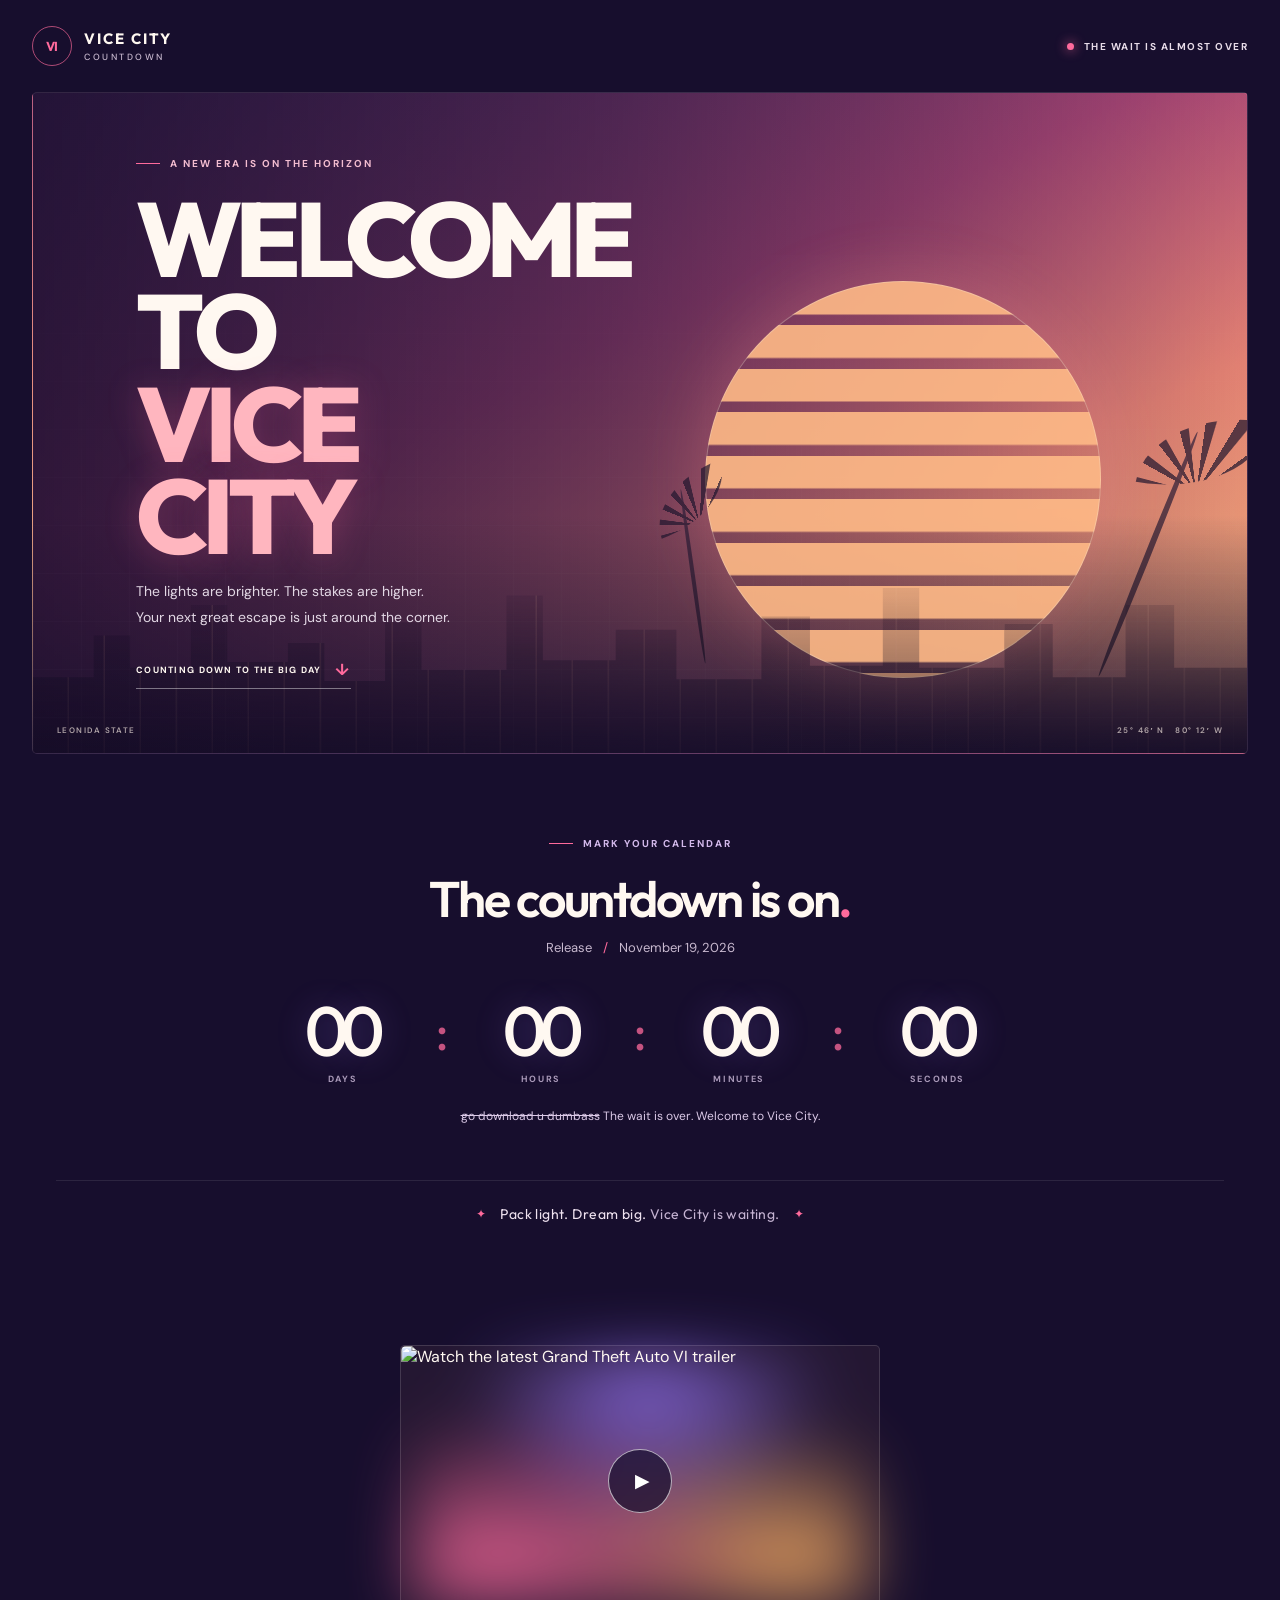
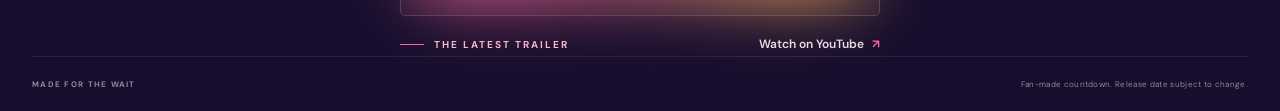
==== index.html @ c4a3fd21 "fixes" ====
<!DOCTYPE html>
<html lang="en">
<head>
  <meta charset="UTF-8">
  <meta name="viewport" content="width=device-width, initial-scale=1.0">
  <meta name="theme-color" content="#170e2d">
  <meta name="description" content="A neon-soaked countdown to the launch of Grand Theft Auto VI.">
  <title>GTA VI Countdown — Vice City is calling</title>
  <link rel="preconnect" href="https://fonts.googleapis.com">
  <link rel="preconnect" href="https://fonts.gstatic.com" crossorigin>
  <link href="https://fonts.googleapis.com/css2?family=DM+Sans:wght@400;500;600;700&family=Outfit:wght@400;500;600;700;800&display=swap" rel="stylesheet">
  <link rel="stylesheet" href="style.css">
  <script src="script.js" defer></script>
</head>
<body>
  <main class="page-shell">
    <header class="topbar">
      <a class="wordmark" href="#" aria-label="Vice City countdown home">
        <span class="wordmark-icon" aria-hidden="true">VI</span>
        <span>VICE CITY<span class="wordmark-subtitle">COUNTDOWN</span></span>
      </a>
      <a class="release-link" href="#countdown">
        <span class="live-dot" aria-hidden="true"></span>
        <span>THE WAIT IS ALMOST OVER</span>
      </a>
    </header>

    <section class="hero" aria-labelledby="hero-title">
      <div class="sunset" aria-hidden="true"></div>
      <div class="palm palm-left" aria-hidden="true"></div>
      <div class="palm palm-right" aria-hidden="true"></div>
      <div class="hero-content">
        <p class="eyebrow"><span class="eyebrow-line"></span> A NEW ERA IS ON THE HORIZON</p>
        <h1 id="hero-title">WELCOME TO<br><span>VICE CITY</span></h1>
        <p class="hero-copy">The lights are brighter. The stakes are higher.<br class="desktop-break"> Your next great escape is just around the corner.</p>
        <a class="countdown-jump" href="#countdown">
          COUNTING DOWN TO THE BIG DAY
          <span aria-hidden="true">↓</span>
        </a>
      </div>
      <div class="horizon" aria-hidden="true"></div>
      <div class="hero-caption" aria-hidden="true">
        <span>LEONIDA STATE</span>
        <span>25° 46′ N &nbsp; 80° 12′ W</span>
      </div>
    </section>

    <section class="countdown-section" id="countdown" aria-labelledby="countdown-title">
      <div class="section-heading">
        <p class="eyebrow"><span class="eyebrow-line"></span> MARK YOUR CALENDAR</p>
        <h2 id="countdown-title">The countdown is on<span>.</span></h2>
        <p class="release-date"><span id="countdown-event">Preload begins</span> <span class="date-divider">/</span> <time id="countdown-date" datetime="2026-11-12">November 12, 2026</time></p>
      </div>

      <div class="timer" id="countdown-timer" role="timer" aria-label="Time remaining until preload begins on November 12, 2026">
        <div class="time-unit"><span class="time-value" id="days">00</span><span class="time-label">DAYS</span></div>
        <span class="time-separator" aria-hidden="true">:</span>
        <div class="time-unit"><span class="time-value" id="hours">00</span><span class="time-label">HOURS</span></div>
        <span class="time-separator" aria-hidden="true">:</span>
        <div class="time-unit"><span class="time-value" id="minutes">00</span><span class="time-label">MINUTES</span></div>
        <span class="time-separator" aria-hidden="true">:</span>
        <div class="time-unit"><span class="time-value" id="seconds">00</span><span class="time-label">SECONDS</span></div>
      </div>

      <p class="countdown-status" id="countdown-status" aria-live="polite">
        <span id="default-status">Until the streets are yours.</span>
        <span id="post-preload-status" hidden><del>go download u dumbass</del> <span id="release-status">release is already around the corner</span></span>
      </p>

      <div class="bottom-note">
        <span class="note-icon" aria-hidden="true">✦</span>
        <p>Pack light. Dream big. <span>Vice City is waiting.</span></p>
        <span class="note-icon" aria-hidden="true">✦</span>
      </div>
    </section>

    <section class="trailer-section" aria-label="Latest GTA VI trailer">
      <a class="trailer-card" href="https://youtu.be/rz1B4B2yBZY?si=Cu14-hfDJAEMt7nj" target="_blank" rel="noopener noreferrer">
        <span class="trailer-art">
          <img src="https://img.youtube.com/vi/rz1B4B2yBZY/maxresdefault.jpg" alt="Watch the latest Grand Theft Auto VI trailer" loading="lazy">
          <span class="trailer-play" aria-hidden="true">▶</span>
        </span>
        <span class="trailer-caption">
          <span class="eyebrow"><span class="eyebrow-line"></span> THE LATEST TRAILER</span>
          <span class="trailer-link-label">Watch on YouTube <span aria-hidden="true">↗</span></span>
        </span>
      </a>
    </section>

    <footer class="footer">
      <span>MADE FOR THE WAIT</span>
      <span class="footer-disclaimer">Fan-made countdown. Release date subject to change.</span>
    </footer>
  </main>
</body>
</html>
---- style.css ----
:root {
  color-scheme: dark;
  --ink: #fff8f1;
  --muted: #c8b9cf;
  --pink: #ff6a9c;
  --orange: #ffb264;
  --violet: #9c79ff;
  --night: #170e2d;
}

* {
  box-sizing: border-box;
}

html {
  min-width: 320px;
  scroll-behavior: smooth;
}

body {
  min-height: 100vh;
  margin: 0;
  background: var(--night);
  color: var(--ink);
  font-family: "DM Sans", sans-serif;
  -webkit-font-smoothing: antialiased;
}

a {
  color: inherit;
  text-decoration: none;
}

.page-shell {
  width: min(100% - 64px, 1440px);
  margin: 0 auto;
}

.topbar {
  position: relative;
  z-index: 2;
  display: flex;
  height: 92px;
  align-items: center;
  justify-content: space-between;
}

.wordmark {
  display: inline-flex;
  align-items: center;
  gap: 12px;
  font-family: "Outfit", sans-serif;
  font-size: 15px;
  font-weight: 700;
  letter-spacing: 0.13em;
}

.wordmark-icon {
  display: grid;
  width: 40px;
  height: 40px;
  place-items: center;
  border: 1px solid rgb(255 106 156 / 65%);
  border-radius: 50%;
  color: var(--pink);
  font-size: 13px;
  letter-spacing: -0.07em;
}

.wordmark-subtitle {
  display: block;
  margin-top: 3px;
  color: var(--muted);
  font-family: "DM Sans", sans-serif;
  font-size: 9px;
  font-weight: 500;
  letter-spacing: 0.28em;
}

.release-link {
  display: flex;
  align-items: center;
  gap: 10px;
  color: #e8dce9;
  font-size: 10px;
  font-weight: 700;
  letter-spacing: 0.15em;
}

.live-dot {
  width: 7px;
  height: 7px;
  border-radius: 50%;
  background: var(--pink);
  box-shadow: 0 0 12px var(--pink);
}

.hero {
  position: relative;
  display: grid;
  min-height: 560px;
  overflow: hidden;
  align-items: center;
  isolation: isolate;
  border: 1px solid rgb(255 255 255 / 9%);
  border-radius: 5px;
  background:
    linear-gradient(90deg, rgb(29 15 47 / 86%) 0%, rgb(39 21 59 / 58%) 48%, rgb(39 21 59 / 8%) 100%),
    linear-gradient(0deg, #261835 0%, transparent 36%),
    linear-gradient(155deg, #4a2d68 0%, #b34a79 42%, #f28a77 68%, #ffc17f 100%);
}

.hero::before {
  position: absolute;
  z-index: -1;
  inset: 0;
  background-image:
    linear-gradient(rgb(255 255 255 / 2%) 1px, transparent 1px),
    linear-gradient(90deg, rgb(255 255 255 / 2%) 1px, transparent 1px);
  background-size: 48px 48px;
  content: "";
  mask-image: linear-gradient(transparent 8%, #000 100%);
}

.sunset {
  position: absolute;
  z-index: -1;
  right: 12%;
  bottom: 75px;
  width: clamp(230px, 31vw, 430px);
  aspect-ratio: 1;
  border: 1px solid rgb(255 238 213 / 36%);
  border-radius: 50%;
  background: repeating-linear-gradient(
    to bottom,
    #ffba87 0,
    #ffba87 8%,
    transparent 8.5%,
    transparent 11%
  );
  box-shadow: 0 0 70px rgb(255 142 154 / 28%);
  opacity: 0.9;
}

.horizon {
  position: absolute;
  z-index: -1;
  right: 0;
  bottom: 0;
  left: 0;
  height: 190px;
  background:
    linear-gradient(180deg, transparent, rgb(17 11 34 / 72%)),
    repeating-linear-gradient(90deg, transparent 0 34px, rgb(255 192 159 / 14%) 35px 36px);
  clip-path: polygon(0 60%, 5% 60%, 5% 38%, 8% 38%, 8% 55%, 13% 55%, 13% 22%, 16% 22%, 16% 52%, 21% 52%, 21% 42%, 24% 42%, 24% 62%, 29% 62%, 29% 31%, 32% 31%, 32% 56%, 39% 56%, 39% 17%, 42% 17%, 42% 51%, 48% 51%, 48% 35%, 53% 35%, 53% 61%, 60% 61%, 60% 28%, 64% 28%, 64% 54%, 70% 54%, 70% 13%, 73% 13%, 73% 55%, 80% 55%, 80% 32%, 84% 32%, 84% 60%, 90% 60%, 90% 22%, 94% 22%, 94% 55%, 100% 55%, 100% 100%, 0 100%);
  opacity: 0.8;
}

.palm {
  position: absolute;
  z-index: -1;
  bottom: 68px;
  width: 180px;
  height: 260px;
  opacity: 0.7;
}

.palm::before {
  position: absolute;
  top: 42px;
  left: 86px;
  width: 5px;
  height: 220px;
  transform: rotate(12deg);
  transform-origin: top;
  border-radius: 50%;
  background: linear-gradient(#30203b, #171024);
  content: "";
}

.palm::after {
  position: absolute;
  top: 24px;
  left: 45px;
  width: 102px;
  height: 68px;
  border-radius: 100% 0;
  background: repeating-conic-gradient(from 220deg at 50% 100%, #20162e 0deg 8deg, transparent 9deg 23deg);
  content: "";
}

.palm-left {
  left: 48%;
  transform: rotate(-20deg) scale(0.8);
}

.palm-right {
  right: -24px;
  bottom: 87px;
  transform: rotate(10deg) scale(1.2);
}

.hero-content {
  width: min(650px, 65%);
  padding: 64px 8.5%;
}

.eyebrow {
  display: flex;
  align-items: center;
  gap: 10px;
  margin: 0;
  color: #f3bdd0;
  font-size: 10px;
  font-weight: 700;
  letter-spacing: 0.2em;
}

.eyebrow-line {
  width: 24px;
  height: 1px;
  background: var(--pink);
}

h1,
h2,
p {
  margin-top: 0;
}

h1 {
  margin: 22px 0 18px;
  font-family: "Outfit", sans-serif;
  font-size: clamp(54px, 8.2vw, 108px);
  font-weight: 800;
  letter-spacing: -0.065em;
  line-height: 0.88;
}

h1 span {
  color: #ffb6bf;
  text-shadow: 0 3px 35px rgb(255 106 156 / 28%);
}

.hero-copy {
  margin-bottom: 27px;
  color: #e2d7e4;
  font-size: 14px;
  line-height: 1.8;
}

.countdown-jump {
  display: inline-flex;
  align-items: center;
  gap: 14px;
  padding-bottom: 8px;
  border-bottom: 1px solid rgb(255 255 255 / 42%);
  font-size: 9px;
  font-weight: 700;
  letter-spacing: 0.14em;
}

.countdown-jump span {
  color: var(--pink);
  font-size: 16px;
}

.hero-caption {
  position: absolute;
  right: 24px;
  bottom: 18px;
  left: 24px;
  display: flex;
  justify-content: space-between;
  color: rgb(255 243 234 / 65%);
  font-size: 8px;
  font-weight: 600;
  letter-spacing: 0.18em;
}

.trailer-section {
  display: flex;
  justify-content: center;
  padding: 64px 0 4px;
}

.trailer-card {
  display: grid;
  width: min(480px, 100%);
  gap: 20px;
}

.trailer-art {
  position: relative;
  display: block;
  isolation: isolate;
  border: 1px solid rgb(255 255 255 / 14%);
  border-radius: 5px;
  background: #241732;
}

.trailer-art::before {
  position: absolute;
  z-index: -1;
  inset: 12px;
  border-radius: inherit;
  background:
    radial-gradient(ellipse at 18% 88%, var(--pink), transparent 52%),
    radial-gradient(ellipse at 82% 86%, var(--orange), transparent 48%),
    radial-gradient(ellipse at 52% 2%, var(--violet), transparent 55%);
  content: "";
  filter: blur(32px);
  opacity: 0.85;
}

.trailer-art img {
  display: block;
  width: 100%;
  aspect-ratio: 16 / 9;
  border-radius: inherit;
  object-fit: cover;
}

.trailer-play {
  position: absolute;
  top: 50%;
  left: 50%;
  display: grid;
  width: 64px;
  height: 64px;
  transform: translate(-50%, -50%);
  place-items: center;
  padding-left: 4px;
  border: 1px solid rgb(255 255 255 / 65%);
  border-radius: 50%;
  background: rgb(23 14 45 / 72%);
  color: white;
  font-size: 19px;
  transition: background 180ms ease, transform 180ms ease;
}

.trailer-card:hover .trailer-play,
.trailer-card:focus-visible .trailer-play {
  transform: translate(-50%, -50%) scale(1.08);
  background: var(--pink);
}

.trailer-caption {
  display: flex;
  align-items: center;
  justify-content: space-between;
  gap: 16px;
}

.trailer-caption .eyebrow {
  margin: 0;
}

.trailer-link-label {
  color: #e8dce9;
  font-size: 12px;
  font-weight: 600;
}

.trailer-link-label span {
  padding-left: 5px;
  color: var(--pink);
}

.countdown-section {
  padding: 83px 24px 58px;
  text-align: center;
}

.section-heading .eyebrow {
  justify-content: center;
  color: #d3b9eb;
}

h2 {
  margin: 17px 0 9px;
  font-family: "Outfit", sans-serif;
  font-size: clamp(32px, 5vw, 50px);
  font-weight: 600;
  letter-spacing: -0.045em;
}

h2 span {
  color: var(--pink);
}

.release-date {
  margin: 0;
  color: var(--muted);
  font-size: 13px;
}

.date-divider {
  padding: 0 8px;
  color: var(--pink);
}

.timer {
  display: flex;
  width: min(690px, 100%);
  margin: 39px auto 0;
  align-items: center;
  justify-content: space-between;
}

.time-unit {
  display: grid;
  min-width: 95px;
  gap: 8px;
}

.time-value {
  font-family: "Outfit", sans-serif;
  font-size: clamp(42px, 8vw, 70px);
  font-weight: 500;
  letter-spacing: -0.06em;
  line-height: 1;
  font-variant-numeric: tabular-nums;
  text-shadow: 0 0 32px rgb(156 121 255 / 23%);
}

.time-label {
  color: #a999b8;
  font-size: 9px;
  font-weight: 700;
  letter-spacing: 0.18em;
}

.time-separator {
  align-self: flex-start;
  padding-top: 3px;
  color: var(--pink);
  font-family: "Outfit", sans-serif;
  font-size: clamp(34px, 6vw, 52px);
  opacity: 0.75;
}

.countdown-status {
  min-height: 20px;
  margin: 23px 0 0;
  color: #dbc9e7;
  font-size: 12px;
}

.bottom-note {
  display: flex;
  align-items: center;
  justify-content: center;
  gap: 14px;
  margin-top: 52px;
  padding-top: 24px;
  border-top: 1px solid rgb(255 255 255 / 9%);
}

.bottom-note p {
  margin: 0;
  color: #eee1ef;
  font-family: "Outfit", sans-serif;
  font-size: 14px;
  letter-spacing: 0.03em;
}

.bottom-note p span {
  color: #c5b3d2;
}

.note-icon {
  color: var(--pink);
  font-size: 12px;
}

.footer {
  display: flex;
  min-height: 55px;
  align-items: center;
  justify-content: space-between;
  border-top: 1px solid rgb(255 255 255 / 8%);
  color: #93869f;
  font-size: 8px;
  font-weight: 700;
  letter-spacing: 0.16em;
}

.footer-disclaimer {
  font-weight: 400;
  letter-spacing: 0.04em;
}

@media (min-width: 1500px) {
  .hero {
    min-height: 620px;
  }
}

@media (max-width: 700px) {
  .page-shell {
    width: min(100% - 32px, 1440px);
  }

  .topbar {
    height: 76px;
  }

  .release-link {
    gap: 7px;
    font-size: 8px;
    letter-spacing: 0.1em;
  }

  .hero {
    min-height: 540px;
    align-items: start;
    background:
      linear-gradient(90deg, rgb(29 15 47 / 79%), rgb(39 21 59 / 20%)),
      linear-gradient(0deg, #261835 0%, transparent 45%),
      linear-gradient(155deg, #4a2d68 0%, #b34a79 42%, #f28a77 68%, #ffc17f 100%);
  }

  .hero-content {
    width: 100%;
    padding: 88px 8% 0;
  }

  h1 {
    font-size: clamp(58px, 13vw, 86px);
  }

  .sunset {
    right: -10%;
    bottom: 68px;
    width: 300px;
  }

  .palm-left {
    left: 41%;
    transform: rotate(-20deg) scale(0.58);
  }

  .palm-right {
    right: -62px;
    transform: rotate(10deg) scale(0.9);
  }

  .countdown-section {
    padding: 68px 4px 42px;
  }

  .timer {
    margin-top: 34px;
  }

  .time-unit {
    min-width: 0;
  }

  .time-value {
    font-size: clamp(38px, 10vw, 58px);
  }

  .time-label {
    font-size: 8px;
    letter-spacing: 0.1em;
  }

  .time-separator {
    font-size: 34px;
  }
}

@media (max-width: 430px) {
  .wordmark {
    gap: 8px;
    font-size: 13px;
  }

  .wordmark-icon {
    width: 34px;
    height: 34px;
  }

  .release-link {
    font-size: 0;
  }

  .release-link .live-dot {
    width: 8px;
    height: 8px;
  }

  .hero {
    min-height: 500px;
  }

  .hero-content {
    padding-top: 77px;
  }

  .hero-copy {
    max-width: 290px;
    font-size: 13px;
  }

  .desktop-break {
    display: none;
  }

  .hero-caption {
    right: 14px;
    left: 14px;
    font-size: 7px;
  }

  .timer {
    gap: 5px;
  }

  .time-value {
    font-size: clamp(33px, 10vw, 43px);
  }

  .time-label {
    font-size: 7px;
    letter-spacing: 0.07em;
  }

  .time-separator {
    font-size: 28px;
  }

  .bottom-note {
    gap: 8px;
  }

  .bottom-note p {
    font-size: 12px;
  }

  .footer {
    align-items: flex-start;
    flex-direction: column;
    justify-content: center;
    gap: 7px;
    padding: 13px 0;
  }
}

@media (prefers-reduced-motion: reduce) {
  html {
    scroll-behavior: auto;
  }
}
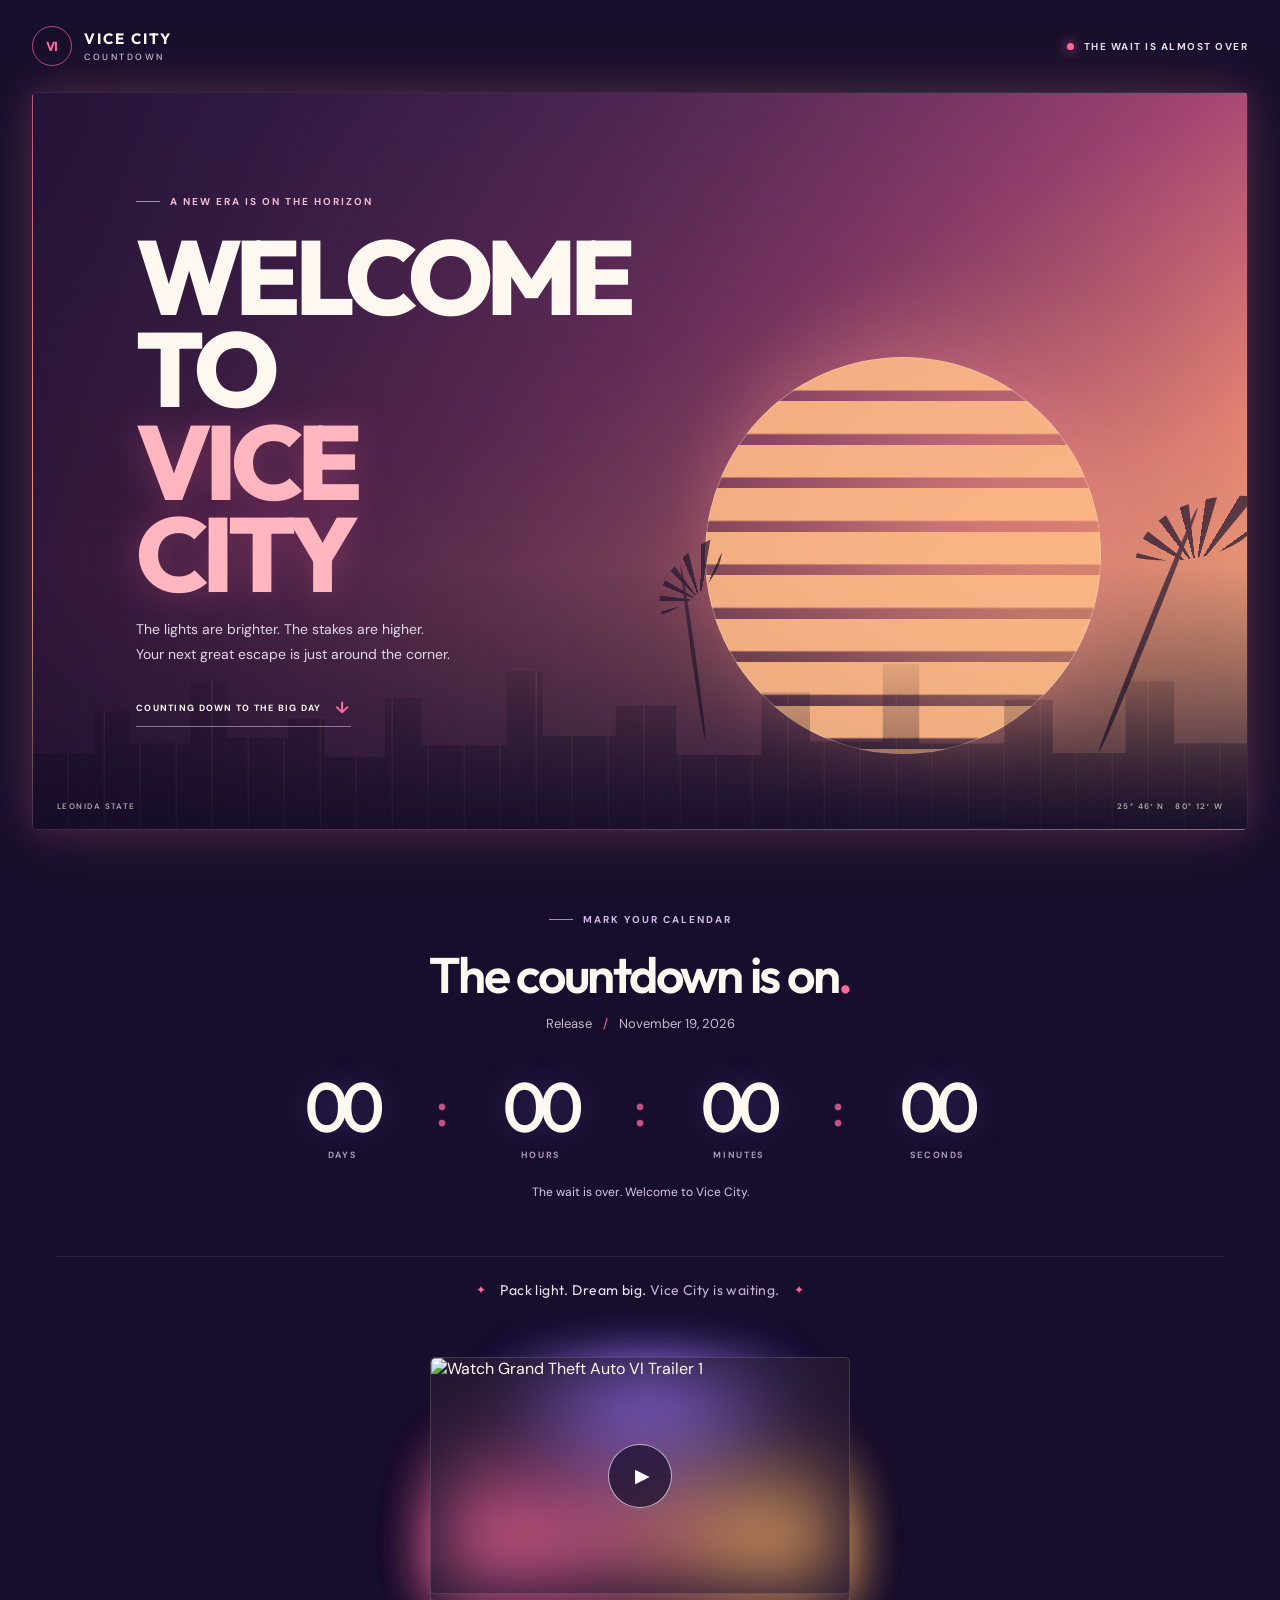
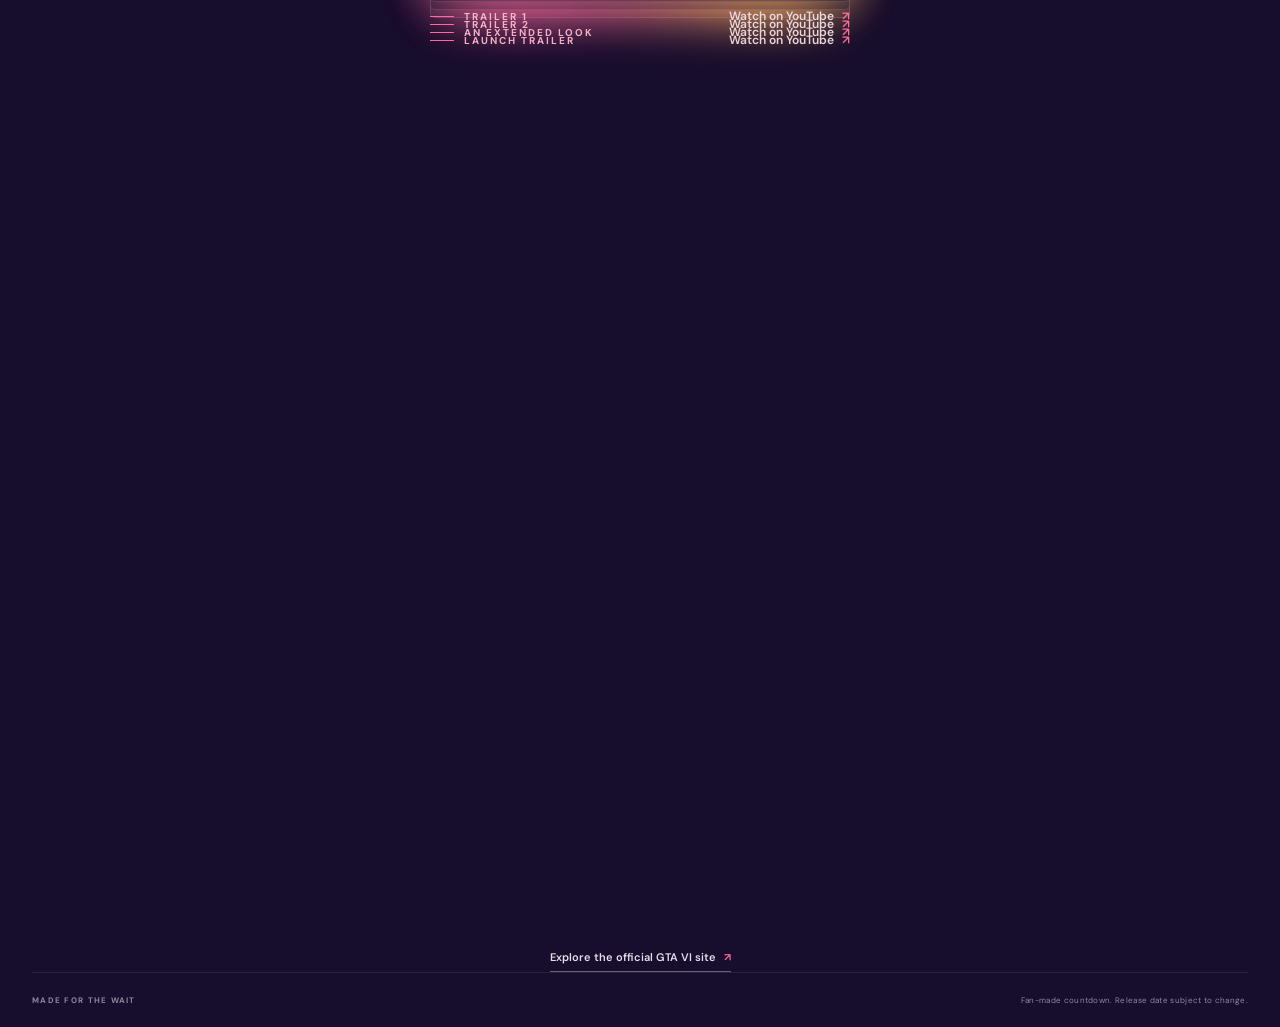
==== commit a086bc1f: "update 2" ====
--- a/index.html
+++ b/index.html
@@ -63,8 +63,8 @@
       </div>
 
       <p class="countdown-status" id="countdown-status" aria-live="polite">
-        <span id="default-status">Until the streets are yours.</span>
-        <span id="post-preload-status" hidden><del>go download u dumbass</del> <span id="release-status">release is already around the corner</span></span>
+        <span id="default-status">Until preload starts.</span>
+        <span id="post-preload-status" hidden><span id="release-status">Until the streets are yours.</span></span>
       </p>
 
       <div class="bottom-note">
@@ -74,18 +74,51 @@
       </div>
     </section>
 
-    <section class="trailer-section" aria-label="Latest GTA VI trailer">
-      <a class="trailer-card" href="https://youtu.be/rz1B4B2yBZY?si=Cu14-hfDJAEMt7nj" target="_blank" rel="noopener noreferrer">
+    <section class="trailer-section" aria-label="Grand Theft Auto VI trailers">
+      <a class="trailer-card" href="https://youtu.be/QdBZY2fkU-0" target="_blank" rel="noopener noreferrer">
         <span class="trailer-art">
-          <img src="https://img.youtube.com/vi/rz1B4B2yBZY/maxresdefault.jpg" alt="Watch the latest Grand Theft Auto VI trailer" loading="lazy">
+          <img src="https://img.youtube.com/vi/QdBZY2fkU-0/maxresdefault.jpg" alt="Watch Grand Theft Auto VI Trailer 1" loading="lazy">
           <span class="trailer-play" aria-hidden="true">▶</span>
         </span>
         <span class="trailer-caption">
-          <span class="eyebrow"><span class="eyebrow-line"></span> THE LATEST TRAILER</span>
+          <span class="eyebrow"><span class="eyebrow-line"></span> TRAILER 1</span>
+          <span class="trailer-link-label">Watch on YouTube <span aria-hidden="true">↗</span></span>
+        </span>
+      </a>
+      <a class="trailer-card" href="https://youtu.be/VQRLujxTm3c" target="_blank" rel="noopener noreferrer">
+        <span class="trailer-art">
+          <img src="https://img.youtube.com/vi/VQRLujxTm3c/maxresdefault.jpg" alt="Watch Grand Theft Auto VI Trailer 2" loading="lazy">
+          <span class="trailer-play" aria-hidden="true">▶</span>
+        </span>
+        <span class="trailer-caption">
+          <span class="eyebrow"><span class="eyebrow-line"></span> TRAILER 2</span>
+          <span class="trailer-link-label">Watch on YouTube <span aria-hidden="true">↗</span></span>
+        </span>
+      </a>
+      <a class="trailer-card" href="https://www.youtube.com/watch?v=tJbzMqJGH4k" target="_blank" rel="noopener noreferrer">
+        <span class="trailer-art">
+          <img src="https://img.youtube.com/vi/tJbzMqJGH4k/maxresdefault.jpg" alt="Watch Grand Theft Auto VI: An Extended Look" loading="lazy">
+          <span class="trailer-play" aria-hidden="true">▶</span>
+        </span>
+        <span class="trailer-caption">
+          <span class="eyebrow"><span class="eyebrow-line"></span> AN EXTENDED LOOK</span>
+          <span class="trailer-link-label">Watch on YouTube <span aria-hidden="true">↗</span></span>
+        </span>
+      </a>
+      <a class="trailer-card" href="https://youtu.be/rz1B4B2yBZY" target="_blank" rel="noopener noreferrer">
+        <span class="trailer-art">
+          <img src="https://img.youtube.com/vi/rz1B4B2yBZY/maxresdefault.jpg" alt="Watch the Grand Theft Auto VI launch trailer" loading="lazy">
+          <span class="trailer-play" aria-hidden="true">▶</span>
+        </span>
+        <span class="trailer-caption">
+          <span class="eyebrow"><span class="eyebrow-line"></span> LAUNCH TRAILER</span>
           <span class="trailer-link-label">Watch on YouTube <span aria-hidden="true">↗</span></span>
         </span>
       </a>
     </section>
+    <a class="trailer-more" href="https://www.rockstargames.com/VI" target="_blank" rel="noopener noreferrer">
+      Explore the official GTA VI site <span aria-hidden="true">↗</span>
+    </a>
 
     <footer class="footer">
       <span>MADE FOR THE WAIT</span>
--- a/style.css
+++ b/style.css
@@ -18,6 +18,8 @@
 }
 
 body {
+  display: flex;
+  flex-direction: column;
   min-height: 100vh;
   margin: 0;
   background: var(--night);
@@ -32,6 +34,9 @@
 }
 
 .page-shell {
+  display: flex;
+  flex: 1;
+  flex-direction: column;
   width: min(100% - 64px, 1440px);
   margin: 0 auto;
 }
@@ -98,13 +103,20 @@
 .hero {
   position: relative;
   display: grid;
-  min-height: 560px;
+  --hero-compact-height: 560px;
+  height: clamp(620px, 82vh, 820px);
+  min-height: 0;
   overflow: hidden;
   align-items: center;
   isolation: isolate;
   border: 1px solid rgb(255 255 255 / 9%);
   border-radius: 5px;
+  box-shadow:
+    0 0 34px rgb(255 106 156 / 18%),
+    0 0 82px rgb(255 178 100 / 12%);
   background:
+    radial-gradient(ellipse 32% 48% at 76% 57%, rgb(255 143 154 / 30%), transparent 72%),
+    radial-gradient(ellipse 24% 40% at 83% 70%, rgb(255 178 100 / 18%), transparent 76%),
     linear-gradient(90deg, rgb(29 15 47 / 86%) 0%, rgb(39 21 59 / 58%) 48%, rgb(39 21 59 / 8%) 100%),
     linear-gradient(0deg, #261835 0%, transparent 36%),
     linear-gradient(155deg, #4a2d68 0%, #b34a79 42%, #f28a77 68%, #ffc17f 100%);
@@ -279,15 +291,31 @@
 }
 
 .trailer-section {
-  display: flex;
+  display: grid;
+  grid-template-columns: repeat(auto-fit, minmax(min(100%, 280px), 320px));
   justify-content: center;
+  gap: 30px;
   padding: 64px 0 4px;
 }
 
 .trailer-card {
   display: grid;
-  width: min(480px, 100%);
-  gap: 20px;
+  width: 100%;
+  gap: 14px;
+}
+
+.trailer-section.is-stacking {
+  position: relative;
+  display: block;
+}
+
+.trailer-section.is-stacking .trailer-card {
+  position: absolute;
+  top: 0;
+  left: 50%;
+  width: min(420px, 100%);
+  transform: translate3d(-50%, var(--stack-y, 0px), 0);
+  will-change: transform;
 }
 
 .trailer-art {
@@ -367,6 +395,22 @@
   color: var(--pink);
 }
 
+.trailer-more {
+  display: block;
+  width: fit-content;
+  margin: 28px auto 0;
+  padding-bottom: 7px;
+  border-bottom: 1px solid rgb(255 255 255 / 35%);
+  color: #e8dce9;
+  font-size: 11px;
+  font-weight: 600;
+}
+
+.trailer-more span {
+  padding-left: 5px;
+  color: var(--pink);
+}
+
 .countdown-section {
   padding: 83px 24px 58px;
   text-align: center;
@@ -477,6 +521,7 @@
 .footer {
   display: flex;
   min-height: 55px;
+  margin-top: auto;
   align-items: center;
   justify-content: space-between;
   border-top: 1px solid rgb(255 255 255 / 8%);
@@ -493,7 +538,8 @@
 
 @media (min-width: 1500px) {
   .hero {
-    min-height: 620px;
+    --hero-compact-height: 620px;
+    height: clamp(680px, 82vh, 900px);
   }
 }
 
@@ -513,9 +559,13 @@
   }
 
   .hero {
-    min-height: 540px;
+    --hero-compact-height: 540px;
+    height: clamp(580px, 76vh, 700px);
+    min-height: 0;
     align-items: start;
     background:
+      radial-gradient(ellipse 48% 42% at 76% 67%, rgb(255 143 154 / 30%), transparent 72%),
+      radial-gradient(ellipse 36% 38% at 83% 76%, rgb(255 178 100 / 18%), transparent 76%),
       linear-gradient(90deg, rgb(29 15 47 / 79%), rgb(39 21 59 / 20%)),
       linear-gradient(0deg, #261835 0%, transparent 45%),
       linear-gradient(155deg, #4a2d68 0%, #b34a79 42%, #f28a77 68%, #ffc17f 100%);
@@ -593,7 +643,9 @@
   }
 
   .hero {
-    min-height: 500px;
+    --hero-compact-height: 500px;
+    height: clamp(540px, 76vh, 640px);
+    min-height: 0;
   }
 
   .hero-content {
@@ -653,4 +705,8 @@
   html {
     scroll-behavior: auto;
   }
-}
+
+  .trailer-section.is-stacking .trailer-card {
+    will-change: auto;
+  }
+}
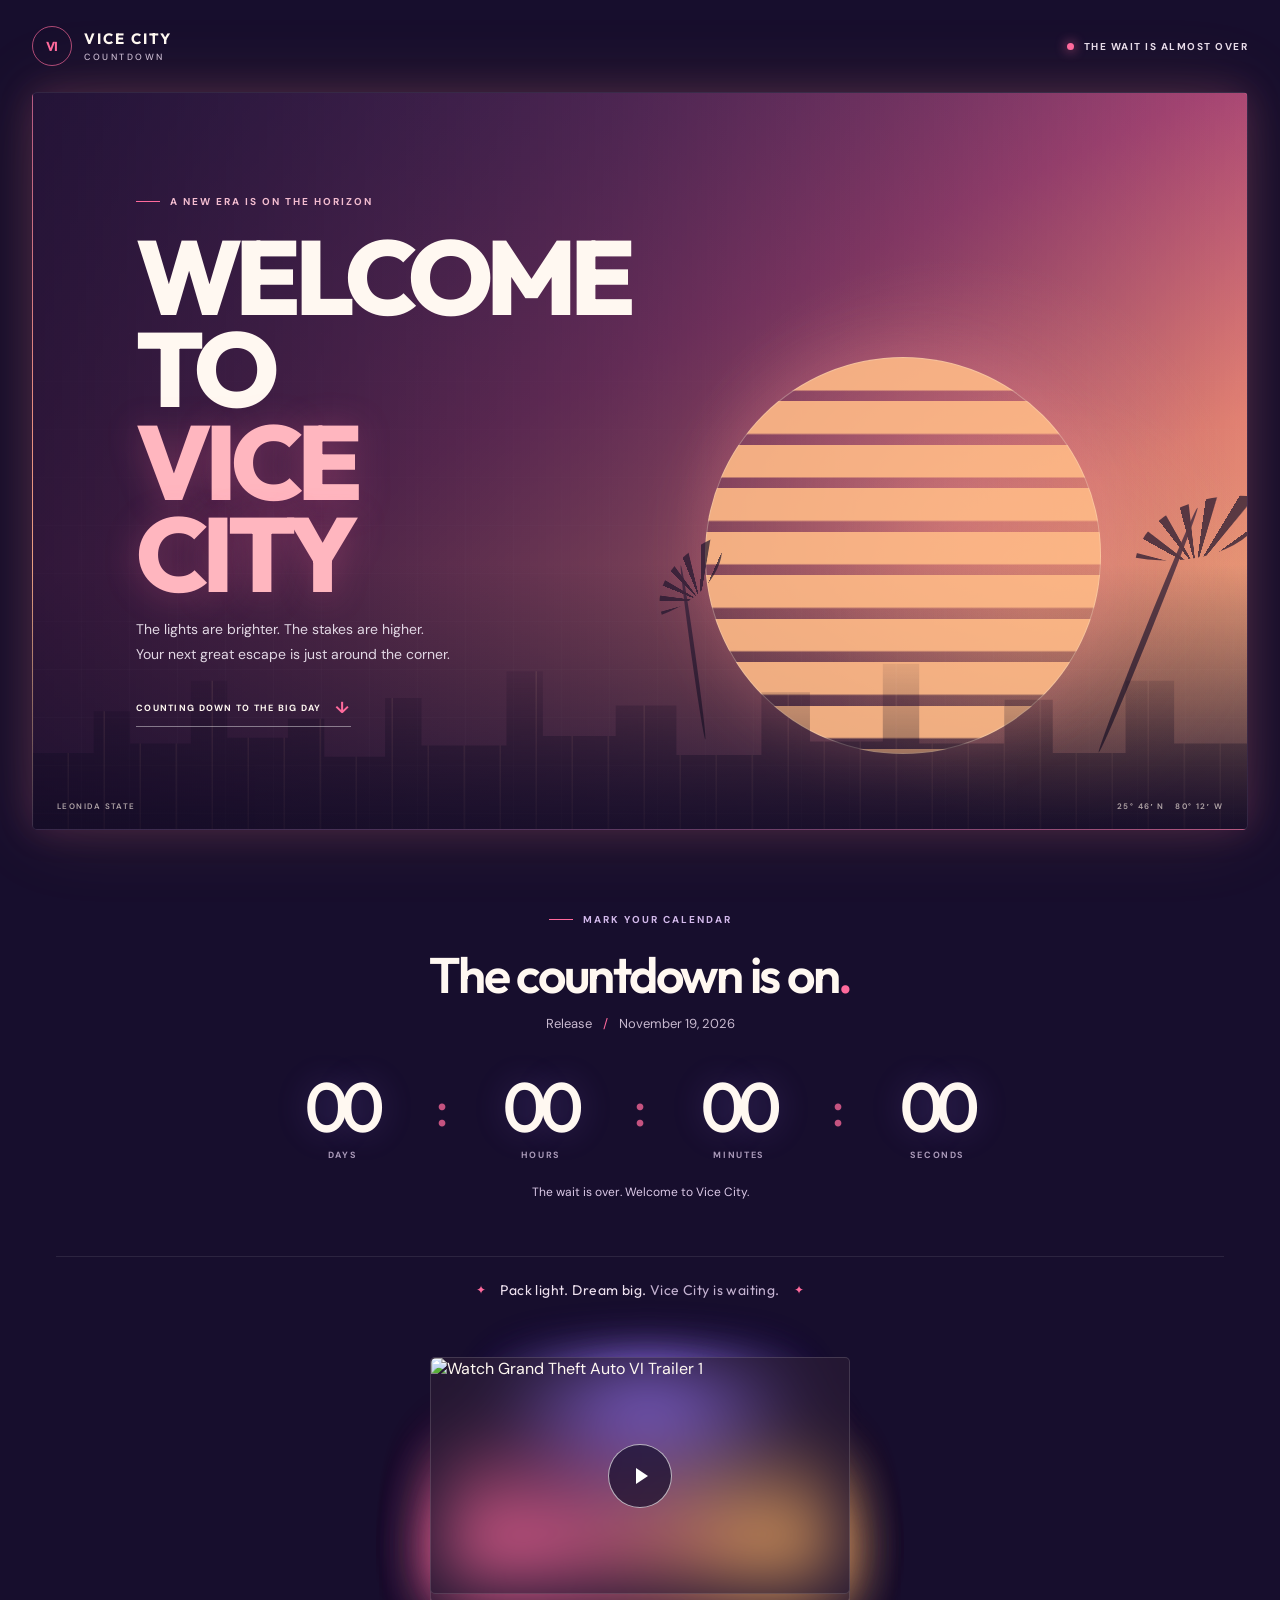
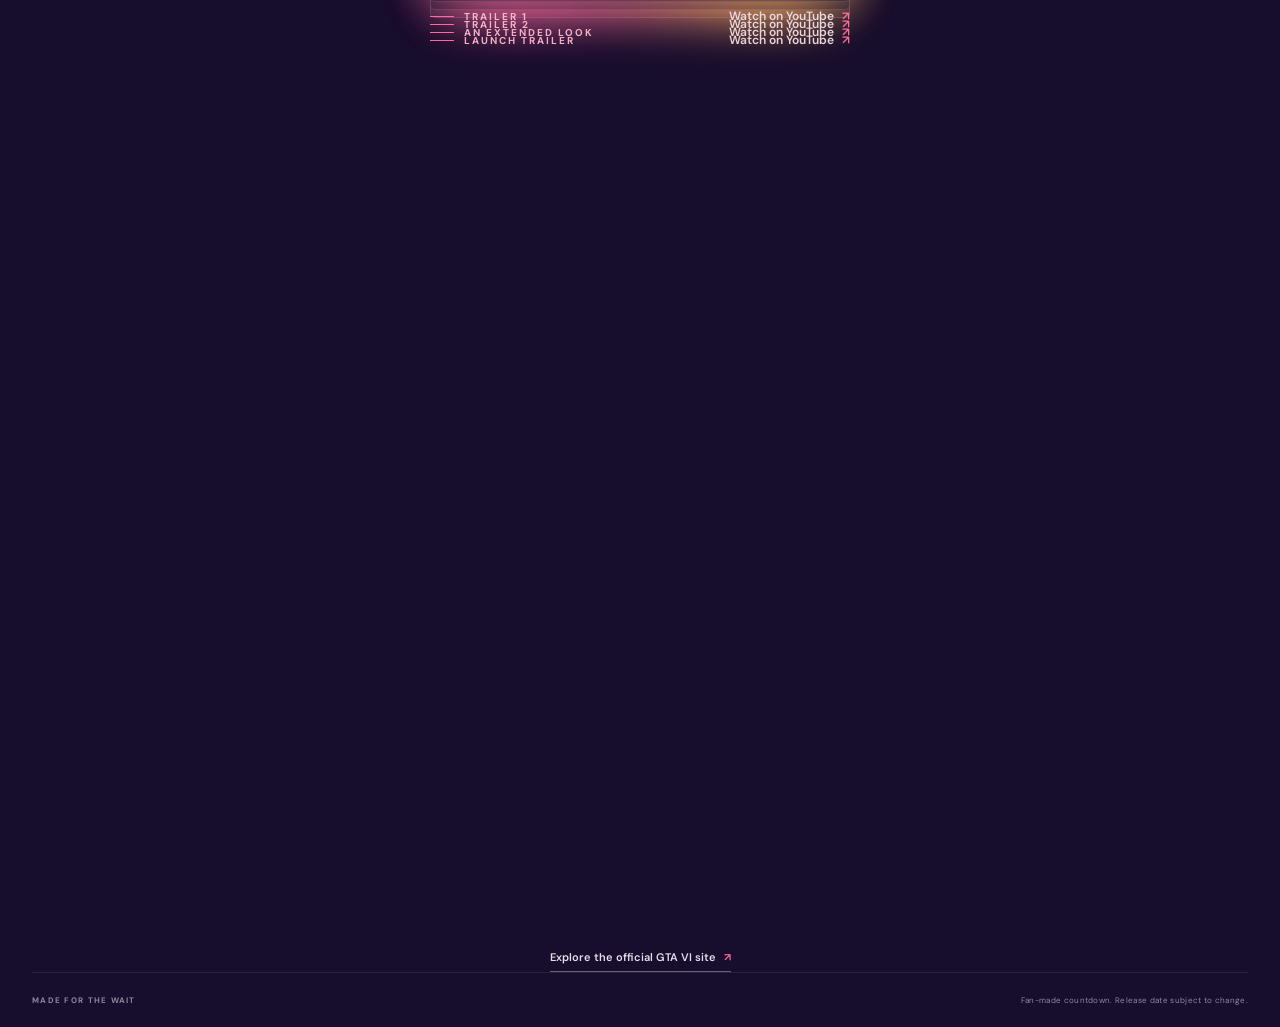
==== commit 1eb3ab91: "playbuttons update" ====
--- a/index.html
+++ b/index.html
@@ -78,7 +78,7 @@
       <a class="trailer-card" href="https://youtu.be/QdBZY2fkU-0" target="_blank" rel="noopener noreferrer">
         <span class="trailer-art">
           <img src="https://img.youtube.com/vi/QdBZY2fkU-0/maxresdefault.jpg" alt="Watch Grand Theft Auto VI Trailer 1" loading="lazy">
-          <span class="trailer-play" aria-hidden="true">▶</span>
+          <span class="trailer-play" aria-hidden="true"></span>
         </span>
         <span class="trailer-caption">
           <span class="eyebrow"><span class="eyebrow-line"></span> TRAILER 1</span>
@@ -88,7 +88,7 @@
       <a class="trailer-card" href="https://youtu.be/VQRLujxTm3c" target="_blank" rel="noopener noreferrer">
         <span class="trailer-art">
           <img src="https://img.youtube.com/vi/VQRLujxTm3c/maxresdefault.jpg" alt="Watch Grand Theft Auto VI Trailer 2" loading="lazy">
-          <span class="trailer-play" aria-hidden="true">▶</span>
+          <span class="trailer-play" aria-hidden="true"></span>
         </span>
         <span class="trailer-caption">
           <span class="eyebrow"><span class="eyebrow-line"></span> TRAILER 2</span>
@@ -98,7 +98,7 @@
       <a class="trailer-card" href="https://www.youtube.com/watch?v=tJbzMqJGH4k" target="_blank" rel="noopener noreferrer">
         <span class="trailer-art">
           <img src="https://img.youtube.com/vi/tJbzMqJGH4k/maxresdefault.jpg" alt="Watch Grand Theft Auto VI: An Extended Look" loading="lazy">
-          <span class="trailer-play" aria-hidden="true">▶</span>
+          <span class="trailer-play" aria-hidden="true"></span>
         </span>
         <span class="trailer-caption">
           <span class="eyebrow"><span class="eyebrow-line"></span> AN EXTENDED LOOK</span>
@@ -108,7 +108,7 @@
       <a class="trailer-card" href="https://youtu.be/rz1B4B2yBZY" target="_blank" rel="noopener noreferrer">
         <span class="trailer-art">
           <img src="https://img.youtube.com/vi/rz1B4B2yBZY/maxresdefault.jpg" alt="Watch the Grand Theft Auto VI launch trailer" loading="lazy">
-          <span class="trailer-play" aria-hidden="true">▶</span>
+          <span class="trailer-play" aria-hidden="true"></span>
         </span>
         <span class="trailer-caption">
           <span class="eyebrow"><span class="eyebrow-line"></span> LAUNCH TRAILER</span>
--- a/style.css
+++ b/style.css
@@ -358,13 +358,20 @@
   height: 64px;
   transform: translate(-50%, -50%);
   place-items: center;
-  padding-left: 4px;
   border: 1px solid rgb(255 255 255 / 65%);
   border-radius: 50%;
   background: rgb(23 14 45 / 72%);
-  color: white;
-  font-size: 19px;
   transition: background 180ms ease, transform 180ms ease;
+}
+
+.trailer-play::before {
+  width: 0;
+  height: 0;
+  margin-left: 4px;
+  border-top: 8px solid transparent;
+  border-bottom: 8px solid transparent;
+  border-left: 12px solid white;
+  content: "";
 }
 
 .trailer-card:hover .trailer-play,
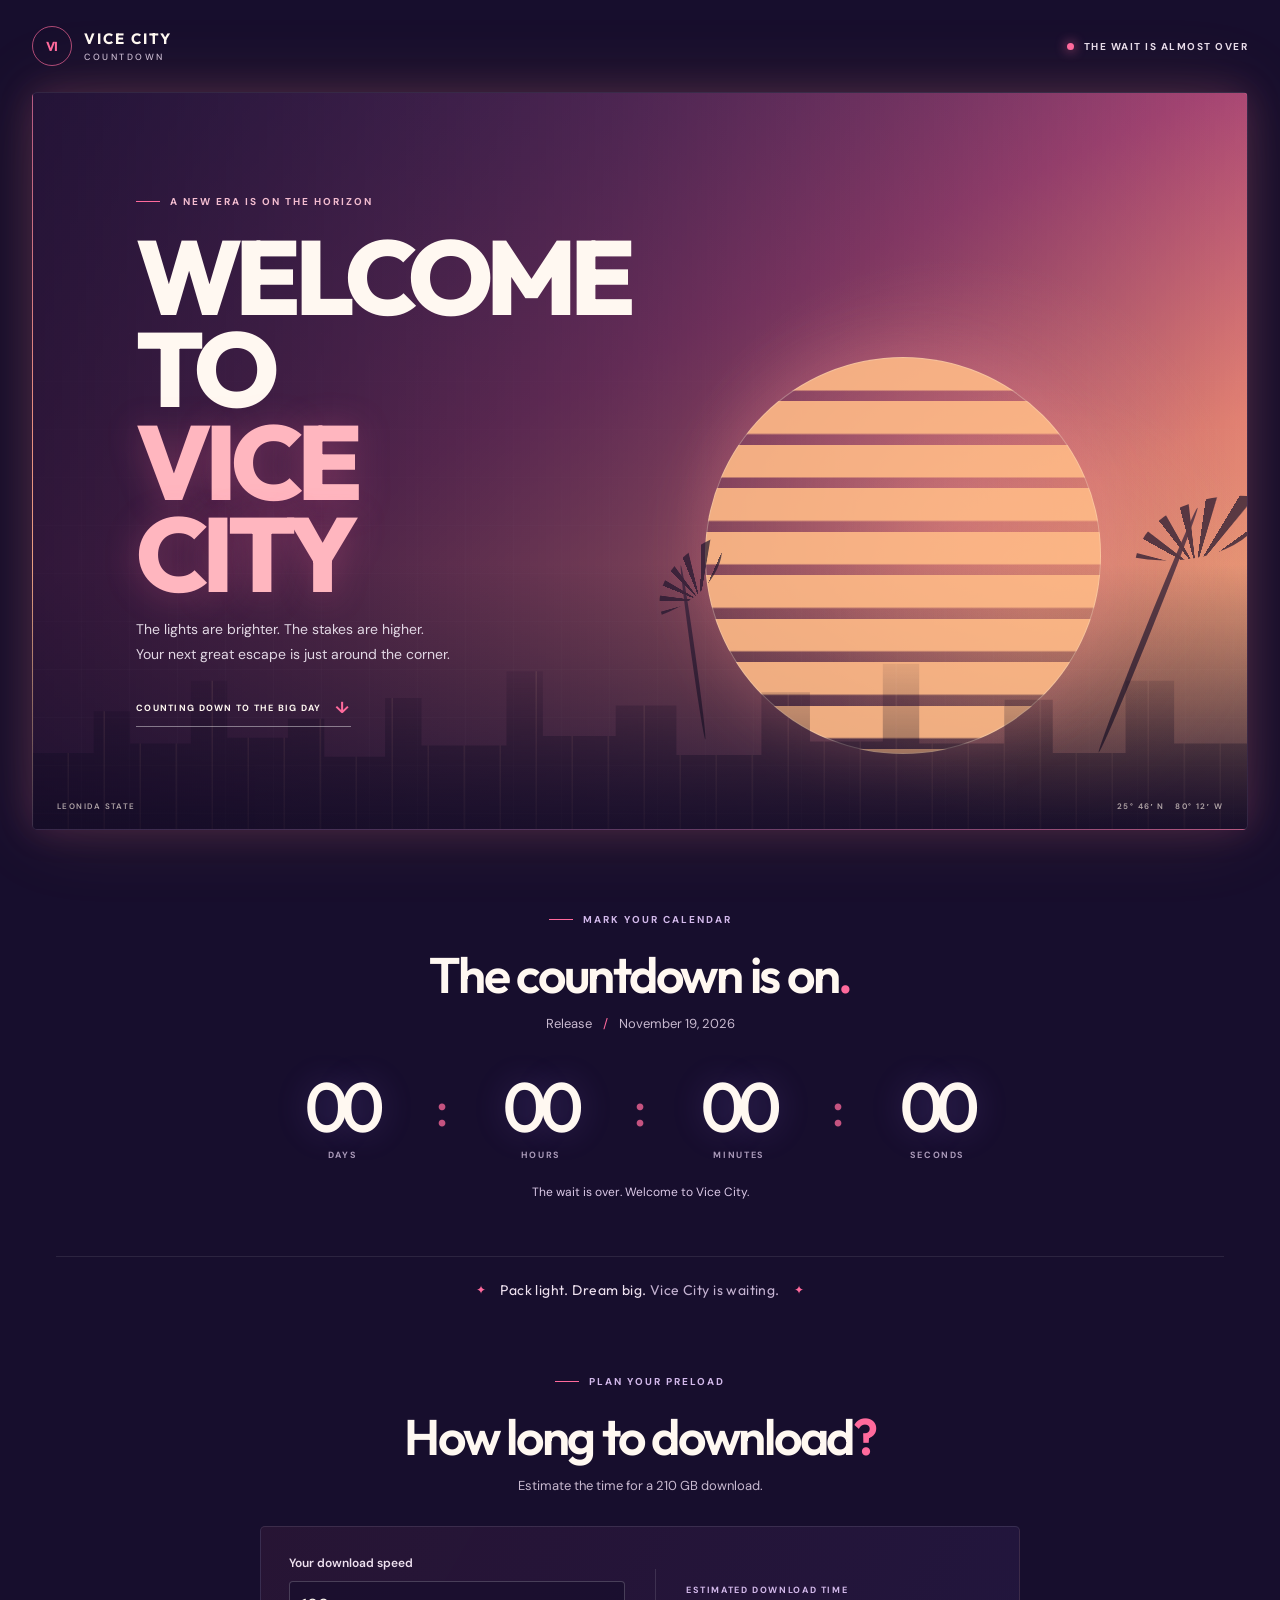
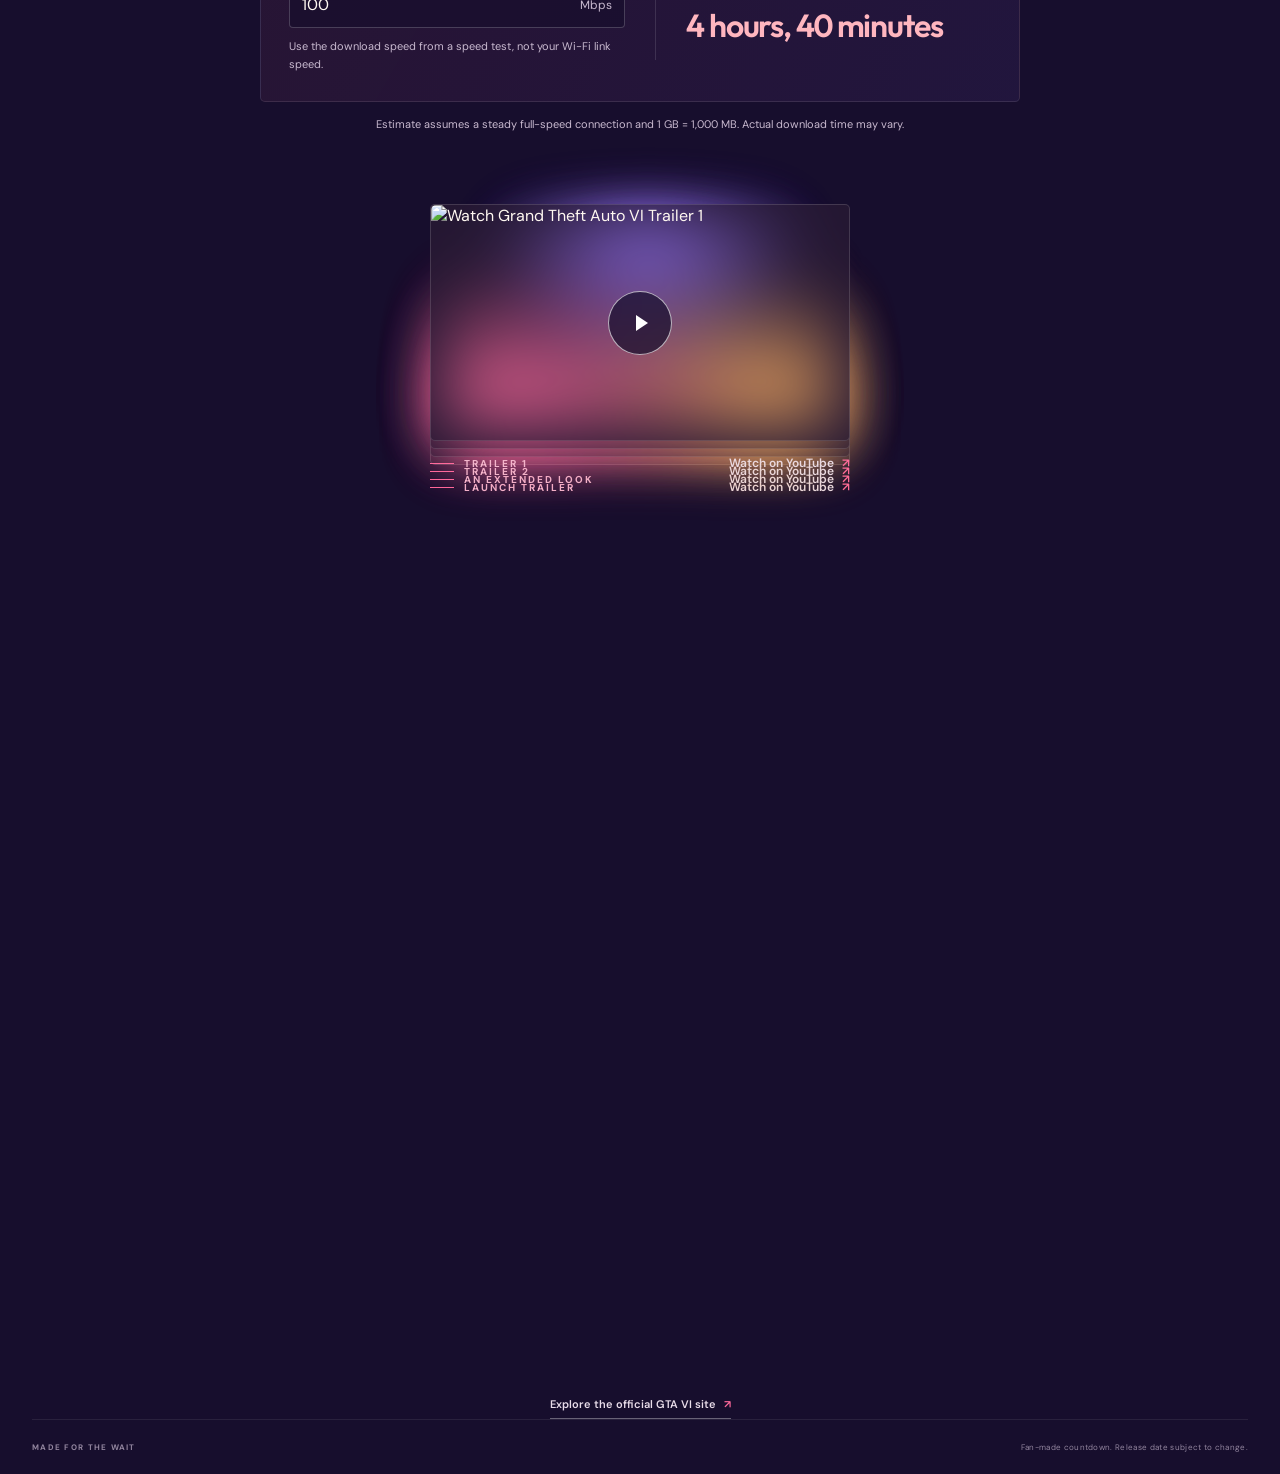
==== commit 840b5c42: "version 1.2 adds a time counter for how long it takes to download" ====
--- a/index.html
+++ b/index.html
@@ -49,10 +49,10 @@
       <div class="section-heading">
         <p class="eyebrow"><span class="eyebrow-line"></span> MARK YOUR CALENDAR</p>
         <h2 id="countdown-title">The countdown is on<span>.</span></h2>
-        <p class="release-date"><span id="countdown-event">Preload begins</span> <span class="date-divider">/</span> <time id="countdown-date" datetime="2026-11-12">November 12, 2026</time></p>
+        <p class="release-date"><span id="countdown-event">Preload begins</span> <span class="date-divider">/</span> <time id="countdown-date" datetime="2026-11-10">November 10, 2026</time></p>
       </div>
 
-      <div class="timer" id="countdown-timer" role="timer" aria-label="Time remaining until preload begins on November 12, 2026">
+      <div class="timer" id="countdown-timer" role="timer" aria-label="Time remaining until preload begins on November 10, 2026">
         <div class="time-unit"><span class="time-value" id="days">00</span><span class="time-label">DAYS</span></div>
         <span class="time-separator" aria-hidden="true">:</span>
         <div class="time-unit"><span class="time-value" id="hours">00</span><span class="time-label">HOURS</span></div>
@@ -72,6 +72,31 @@
         <p>Pack light. Dream big. <span>Vice City is waiting.</span></p>
         <span class="note-icon" aria-hidden="true">✦</span>
       </div>
+    </section>
+
+    <section class="download-section" aria-labelledby="download-title">
+      <div class="section-heading">
+        <p class="eyebrow"><span class="eyebrow-line"></span> PLAN YOUR PRELOAD</p>
+        <h2 id="download-title">How long to download<span>?</span></h2>
+        <p class="release-date">Estimate the time for a 210 GB download.</p>
+      </div>
+
+      <div class="download-calculator">
+        <div class="download-input">
+          <label for="download-speed">Your download speed</label>
+          <div class="speed-field">
+            <input id="download-speed" name="download-speed" type="number" min="0.1" step="any" value="100" inputmode="decimal">
+            <span aria-hidden="true">Mbps</span>
+          </div>
+          <p class="download-hint">Use the download speed from a speed test, not your Wi-Fi link speed.</p>
+        </div>
+
+        <div class="download-result">
+          <span class="time-label">ESTIMATED DOWNLOAD TIME</span>
+          <output id="download-time" for="download-speed" aria-live="polite" aria-atomic="true"></output>
+        </div>
+      </div>
+      <p class="download-disclaimer">Estimate assumes a steady full-speed connection and 1 GB = 1,000 MB. Actual download time may vary.</p>
     </section>
 
     <section class="trailer-section" aria-label="Grand Theft Auto VI trailers">
--- a/style.css
+++ b/style.css
@@ -525,6 +525,106 @@
   font-size: 12px;
 }
 
+.download-section {
+  padding: 18px 24px 70px;
+  text-align: center;
+}
+
+.download-section .section-heading .eyebrow {
+  justify-content: center;
+  color: #d3b9eb;
+}
+
+.download-calculator {
+  display: grid;
+  width: min(760px, 100%);
+  margin: 32px auto 0;
+  grid-template-columns: 1fr 1fr;
+  align-items: center;
+  gap: 30px;
+  padding: 28px;
+  border: 1px solid rgb(255 255 255 / 10%);
+  border-radius: 5px;
+  background: linear-gradient(120deg, rgb(255 106 156 / 7%), rgb(156 121 255 / 8%));
+  text-align: left;
+}
+
+.download-input label {
+  display: block;
+  margin-bottom: 10px;
+  color: #eee1ef;
+  font-size: 12px;
+  font-weight: 600;
+}
+
+.speed-field {
+  display: flex;
+  align-items: center;
+  border: 1px solid rgb(255 255 255 / 20%);
+  border-radius: 4px;
+  background: rgb(23 14 45 / 70%);
+}
+
+.speed-field:focus-within {
+  border-color: var(--pink);
+  box-shadow: 0 0 0 2px rgb(255 106 156 / 18%);
+}
+
+.speed-field input {
+  width: 100%;
+  min-width: 0;
+  padding: 12px;
+  border: 0;
+  outline: 0;
+  background: transparent;
+  color: var(--ink);
+  font: inherit;
+  font-size: 16px;
+  font-variant-numeric: tabular-nums;
+}
+
+.speed-field span {
+  padding: 0 12px;
+  color: var(--muted);
+  font-size: 12px;
+}
+
+.download-hint,
+.download-disclaimer {
+  margin: 10px 0 0;
+  color: var(--muted);
+  font-size: 11px;
+  line-height: 1.6;
+}
+
+.download-result {
+  display: grid;
+  min-height: 91px;
+  align-content: center;
+  gap: 10px;
+  padding-left: 30px;
+  border-left: 1px solid rgb(255 255 255 / 12%);
+}
+
+.download-result .time-label {
+  color: #d3b9eb;
+}
+
+.download-result output {
+  color: #ffb6bf;
+  font-family: "Outfit", sans-serif;
+  font-size: clamp(22px, 4vw, 32px);
+  font-weight: 600;
+  letter-spacing: -0.035em;
+  line-height: 1.2;
+  font-variant-numeric: tabular-nums;
+}
+
+.download-disclaimer {
+  width: min(760px, 100%);
+  margin: 14px auto 0;
+}
+
 .footer {
   display: flex;
   min-height: 55px;
@@ -607,6 +707,23 @@
     padding: 68px 4px 42px;
   }
 
+  .download-section {
+    padding: 12px 4px 54px;
+  }
+
+  .download-calculator {
+    grid-template-columns: 1fr;
+    gap: 22px;
+    padding: 22px;
+  }
+
+  .download-result {
+    min-height: 0;
+    padding: 20px 0 0;
+    border-top: 1px solid rgb(255 255 255 / 12%);
+    border-left: 0;
+  }
+
   .timer {
     margin-top: 34px;
   }
